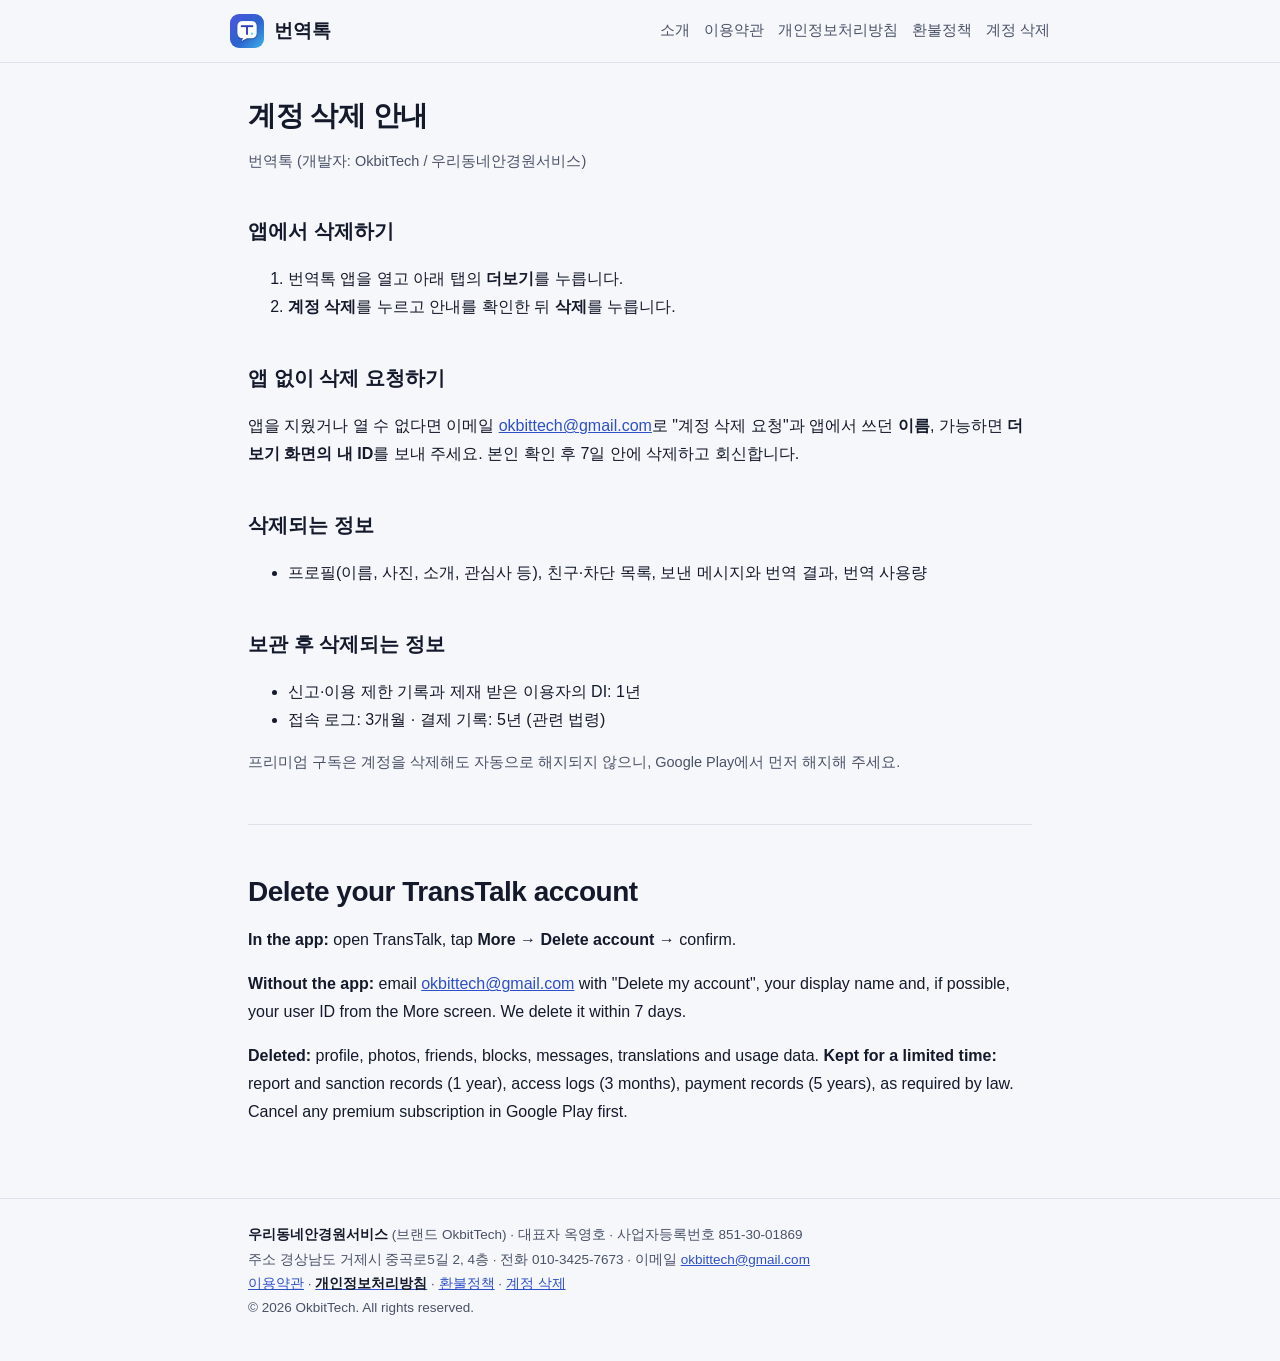
==== delete-account.html @ d873c0fb "Add files via upload" ====
<!doctype html>
<html lang="ko"><head><meta charset="utf-8"><meta name="viewport" content="width=device-width,initial-scale=1">
<title>번역톡 계정 삭제 안내 / Delete your account</title><link rel="icon" href="icon.png"><link rel="stylesheet" href="style.css"></head><body>
<header class="top"><div class="wrap nav"><a class="brand" href="./"><img src="icon.png" alt="">번역톡</a><a class="l" href="./">소개</a><a class="l" href="terms.html">이용약관</a><a class="l" href="privacy.html">개인정보처리방침</a><a class="l" href="refund.html">환불정책</a><a class="l" href="delete-account.html">계정 삭제</a></div></header>
<main><div class="wrap">

<h1>계정 삭제 안내</h1><p class="m">번역톡 (개발자: OkbitTech / 우리동네안경원서비스)</p>
<h2>앱에서 삭제하기</h2><ol>
<li>번역톡 앱을 열고 아래 탭의 <b>더보기</b>를 누릅니다.</li>
<li><b>계정 삭제</b>를 누르고 안내를 확인한 뒤 <b>삭제</b>를 누릅니다.</li></ol>
<h2>앱 없이 삭제 요청하기</h2>
<p>앱을 지웠거나 열 수 없다면 이메일 <a href="mailto:okbittech@gmail.com?subject=%EB%B2%88%EC%97%AD%ED%86%A1%20%EA%B3%84%EC%A0%95%20%EC%82%AD%EC%A0%9C%20%EC%9A%94%EC%B2%AD">okbittech@gmail.com</a>로 "계정 삭제 요청"과 앱에서 쓰던 <b>이름</b>, 가능하면 <b>더보기 화면의 내 ID</b>를 보내 주세요. 본인 확인 후 7일 안에 삭제하고 회신합니다.</p>
<h2>삭제되는 정보</h2><ul>
<li>프로필(이름, 사진, 소개, 관심사 등), 친구·차단 목록, 보낸 메시지와 번역 결과, 번역 사용량</li></ul>
<h2>보관 후 삭제되는 정보</h2><ul>
<li>신고·이용 제한 기록과 제재 받은 이용자의 DI: 1년</li>
<li>접속 로그: 3개월 · 결제 기록: 5년 (관련 법령)</li></ul>
<p class="m">프리미엄 구독은 계정을 삭제해도 자동으로 해지되지 않으니, Google Play에서 먼저 해지해 주세요.</p>

<hr style="border:0;border-top:1px solid var(--line);margin:48px 0">
<section lang="en">
<h1>Delete your TransTalk account</h1>
<p><b>In the app:</b> open TransTalk, tap <b>More</b> → <b>Delete account</b> → confirm.</p>
<p><b>Without the app:</b> email <a href="mailto:okbittech@gmail.com?subject=TransTalk%20account%20deletion">okbittech@gmail.com</a> with "Delete my account", your display name and, if possible, your user ID from the More screen. We delete it within 7 days.</p>
<p><b>Deleted:</b> profile, photos, friends, blocks, messages, translations and usage data. <b>Kept for a limited time:</b> report and sanction records (1 year), access logs (3 months), payment records (5 years), as required by law. Cancel any premium subscription in Google Play first.</p>
</section>

</div></main>
<footer><div class="wrap"><b>우리동네안경원서비스</b> (브랜드 OkbitTech) · 대표자 옥영호 · 사업자등록번호 851-30-01869<br>주소 경상남도 거제시 중곡로5길 2, 4층 · 전화 010-3425-7673 · 이메일 <a href="mailto:okbittech@gmail.com">okbittech@gmail.com</a><br><a href="terms.html">이용약관</a> · <a href="privacy.html"><b>개인정보처리방침</b></a> · <a href="refund.html">환불정책</a> · <a href="delete-account.html">계정 삭제</a><br>© 2026 OkbitTech. All rights reserved.</div></footer>
</body></html>
---- style.css ----
:root{--bg:#1A2032;--panel:#232A3F;--ink:#F4F6FB;--sub:#B6BFD3;--line:#3C4663;--link:#7FE0FF;--btn:#4C56E0}
@media (prefers-color-scheme:light){:root{--bg:#F6F7FB;--panel:#FFFFFF;--ink:#141A2B;--sub:#4A5268;--line:#DDE1EA;--link:#2D4FC9;--btn:#4C56E0}}
*{box-sizing:border-box}
body{margin:0;background:var(--bg);color:var(--ink);font:16px/1.75 -apple-system,"Noto Sans KR","Malgun Gothic","Segoe UI",sans-serif}
a{color:var(--link)}
header.top{border-bottom:1px solid var(--line)}
.wrap{max-width:820px;margin:0 auto;padding:0 18px}
.nav{display:flex;align-items:center;gap:14px;flex-wrap:wrap;padding:14px 0}
.brand{display:flex;align-items:center;gap:10px;font-weight:800;font-size:19px;color:var(--ink);text-decoration:none;margin-right:auto}
.brand img{width:34px;height:34px;border-radius:9px}
.nav a.l{color:var(--sub);text-decoration:none;font-size:14.5px}
.nav a.l:hover{color:var(--ink)}
main{padding:28px 0 56px}
h1{font-size:28px;line-height:1.35;margin:.2em 0 .4em;letter-spacing:-.5px}
h2{font-size:20px;margin:2em 0 .5em}
h3{font-size:17px;margin:1.4em 0 .3em}
.m{color:var(--sub);font-size:14.5px}
.card{background:var(--panel);border:1px solid var(--line);border-radius:18px;padding:20px 22px;margin:14px 0}
.grid{display:grid;grid-template-columns:repeat(auto-fit,minmax(180px,1fr));gap:14px}
.btn{display:inline-block;background:var(--btn);color:#fff;text-decoration:none;font-weight:700;padding:12px 20px;border-radius:14px}
table{border-collapse:collapse;width:100%;font-size:14.5px;margin:8px 0}
td,th{border:1px solid var(--line);padding:9px 10px;text-align:left;vertical-align:top}
th{background:var(--panel)}
.tbl{overflow-x:auto}
footer{border-top:1px solid var(--line);padding:24px 0 40px;color:var(--sub);font-size:13.5px;line-height:1.8}
footer b{color:var(--ink)}
.hero{display:flex;gap:22px;align-items:center;flex-wrap:wrap}
.hero img{width:96px;height:96px;border-radius:24px}
.price{font-size:24px;font-weight:800}
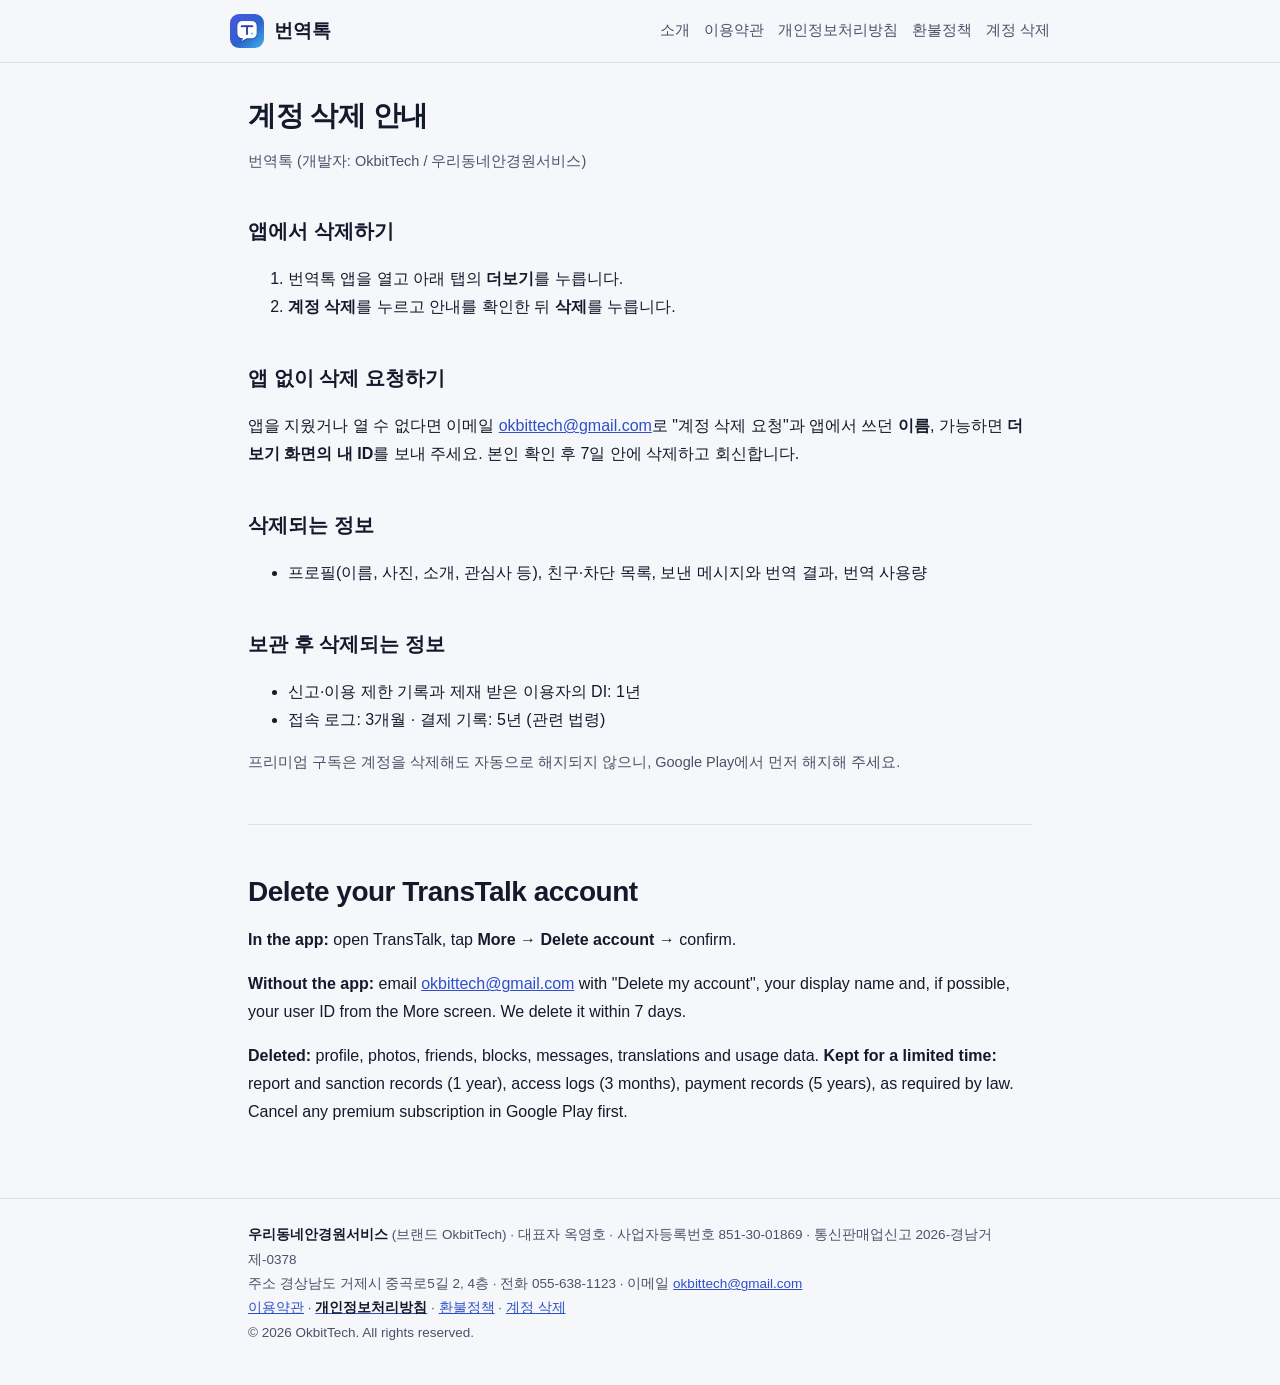
==== commit 5e2c732d: "Add files via upload" ====
--- a/delete-account.html
+++ b/delete-account.html
@@ -26,5 +26,5 @@
 </section>
 
 </div></main>
-<footer><div class="wrap"><b>우리동네안경원서비스</b> (브랜드 OkbitTech) · 대표자 옥영호 · 사업자등록번호 851-30-01869<br>주소 경상남도 거제시 중곡로5길 2, 4층 · 전화 010-3425-7673 · 이메일 <a href="mailto:okbittech@gmail.com">okbittech@gmail.com</a><br><a href="terms.html">이용약관</a> · <a href="privacy.html"><b>개인정보처리방침</b></a> · <a href="refund.html">환불정책</a> · <a href="delete-account.html">계정 삭제</a><br>© 2026 OkbitTech. All rights reserved.</div></footer>
+<footer><div class="wrap"><b>우리동네안경원서비스</b> (브랜드 OkbitTech) · 대표자 옥영호 · 사업자등록번호 851-30-01869 · 통신판매업신고 2026-경남거제-0378<br>주소 경상남도 거제시 중곡로5길 2, 4층 · 전화 055-638-1123 · 이메일 <a href="mailto:okbittech@gmail.com">okbittech@gmail.com</a><br><a href="terms.html">이용약관</a> · <a href="privacy.html"><b>개인정보처리방침</b></a> · <a href="refund.html">환불정책</a> · <a href="delete-account.html">계정 삭제</a><br>© 2026 OkbitTech. All rights reserved.</div></footer>
 </body></html>
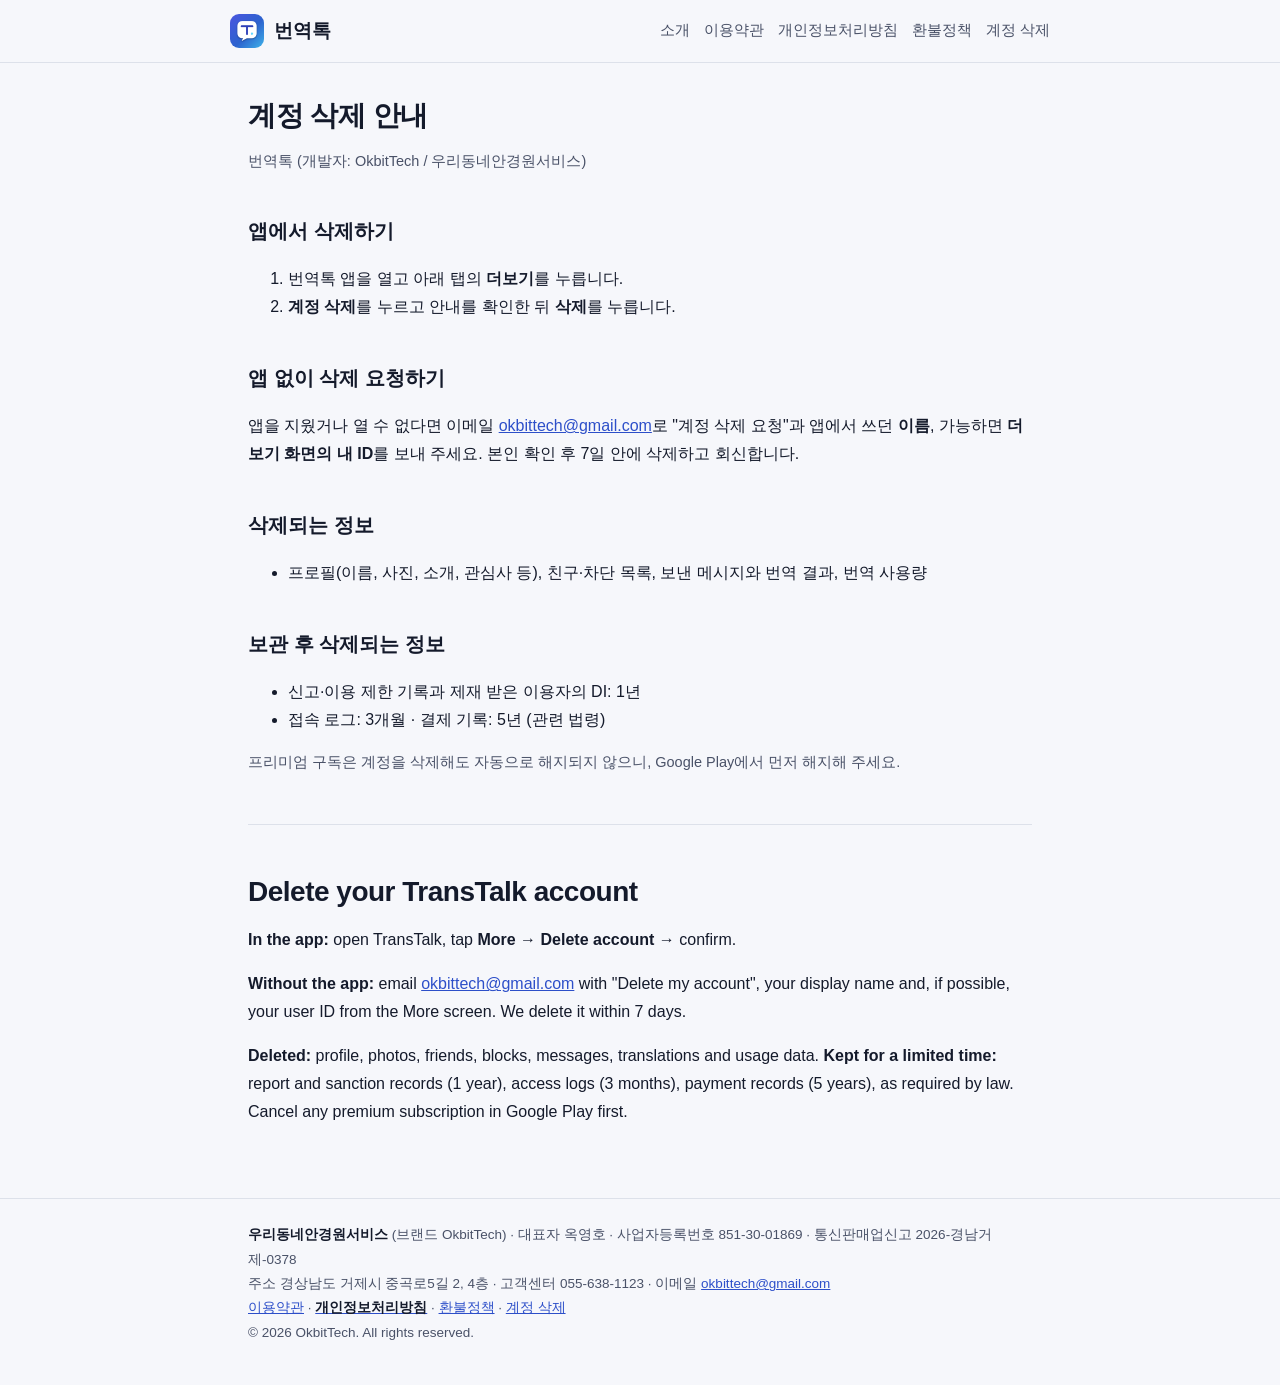
==== commit e3d25723: "Add files via upload" ====
--- a/delete-account.html
+++ b/delete-account.html
@@ -26,5 +26,5 @@
 </section>
 
 </div></main>
-<footer><div class="wrap"><b>우리동네안경원서비스</b> (브랜드 OkbitTech) · 대표자 옥영호 · 사업자등록번호 851-30-01869 · 통신판매업신고 2026-경남거제-0378<br>주소 경상남도 거제시 중곡로5길 2, 4층 · 전화 055-638-1123 · 이메일 <a href="mailto:okbittech@gmail.com">okbittech@gmail.com</a><br><a href="terms.html">이용약관</a> · <a href="privacy.html"><b>개인정보처리방침</b></a> · <a href="refund.html">환불정책</a> · <a href="delete-account.html">계정 삭제</a><br>© 2026 OkbitTech. All rights reserved.</div></footer>
+<footer><div class="wrap"><b>우리동네안경원서비스</b> (브랜드 OkbitTech) · 대표자 옥영호 · 사업자등록번호 851-30-01869 · 통신판매업신고 2026-경남거제-0378<br>주소 경상남도 거제시 중곡로5길 2, 4층 · 고객센터 055-638-1123 · 이메일 <a href="mailto:okbittech@gmail.com">okbittech@gmail.com</a><br><a href="terms.html">이용약관</a> · <a href="privacy.html"><b>개인정보처리방침</b></a> · <a href="refund.html">환불정책</a> · <a href="delete-account.html">계정 삭제</a><br>© 2026 OkbitTech. All rights reserved.</div></footer>
 </body></html>
